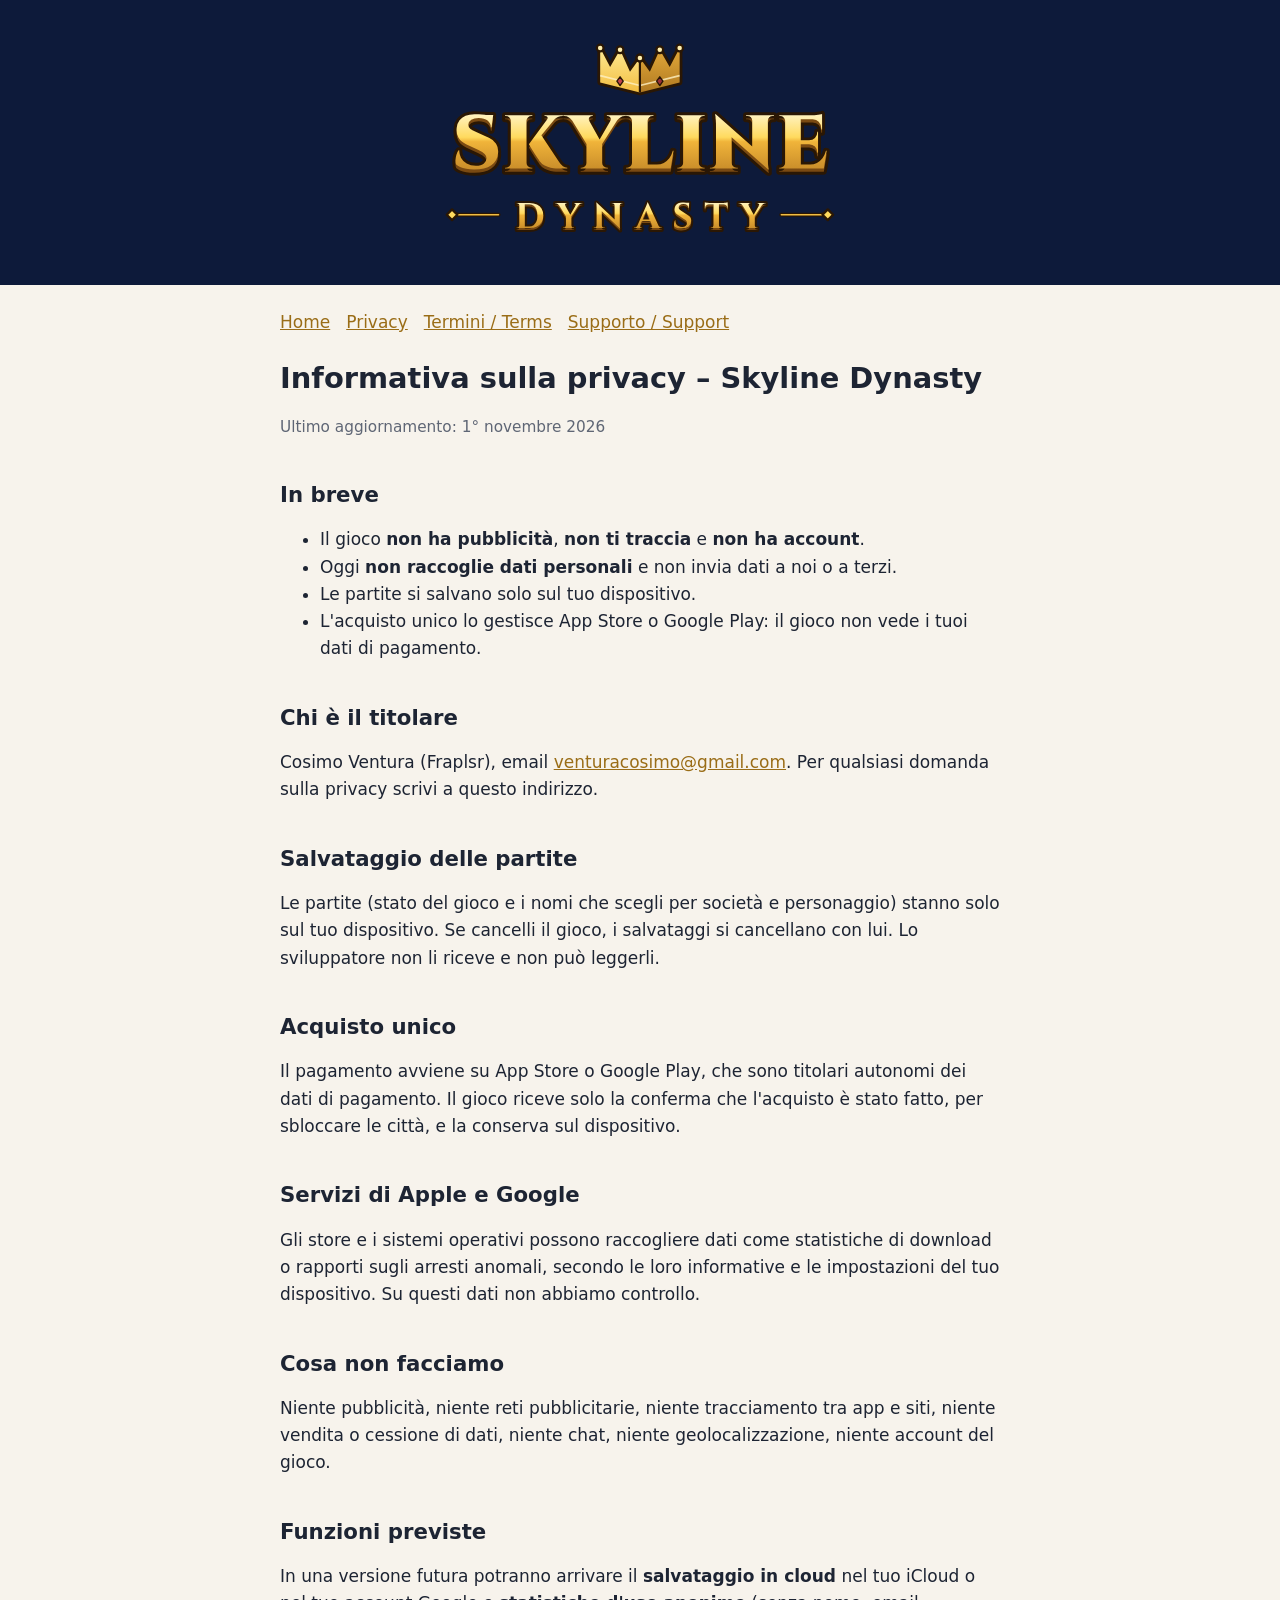
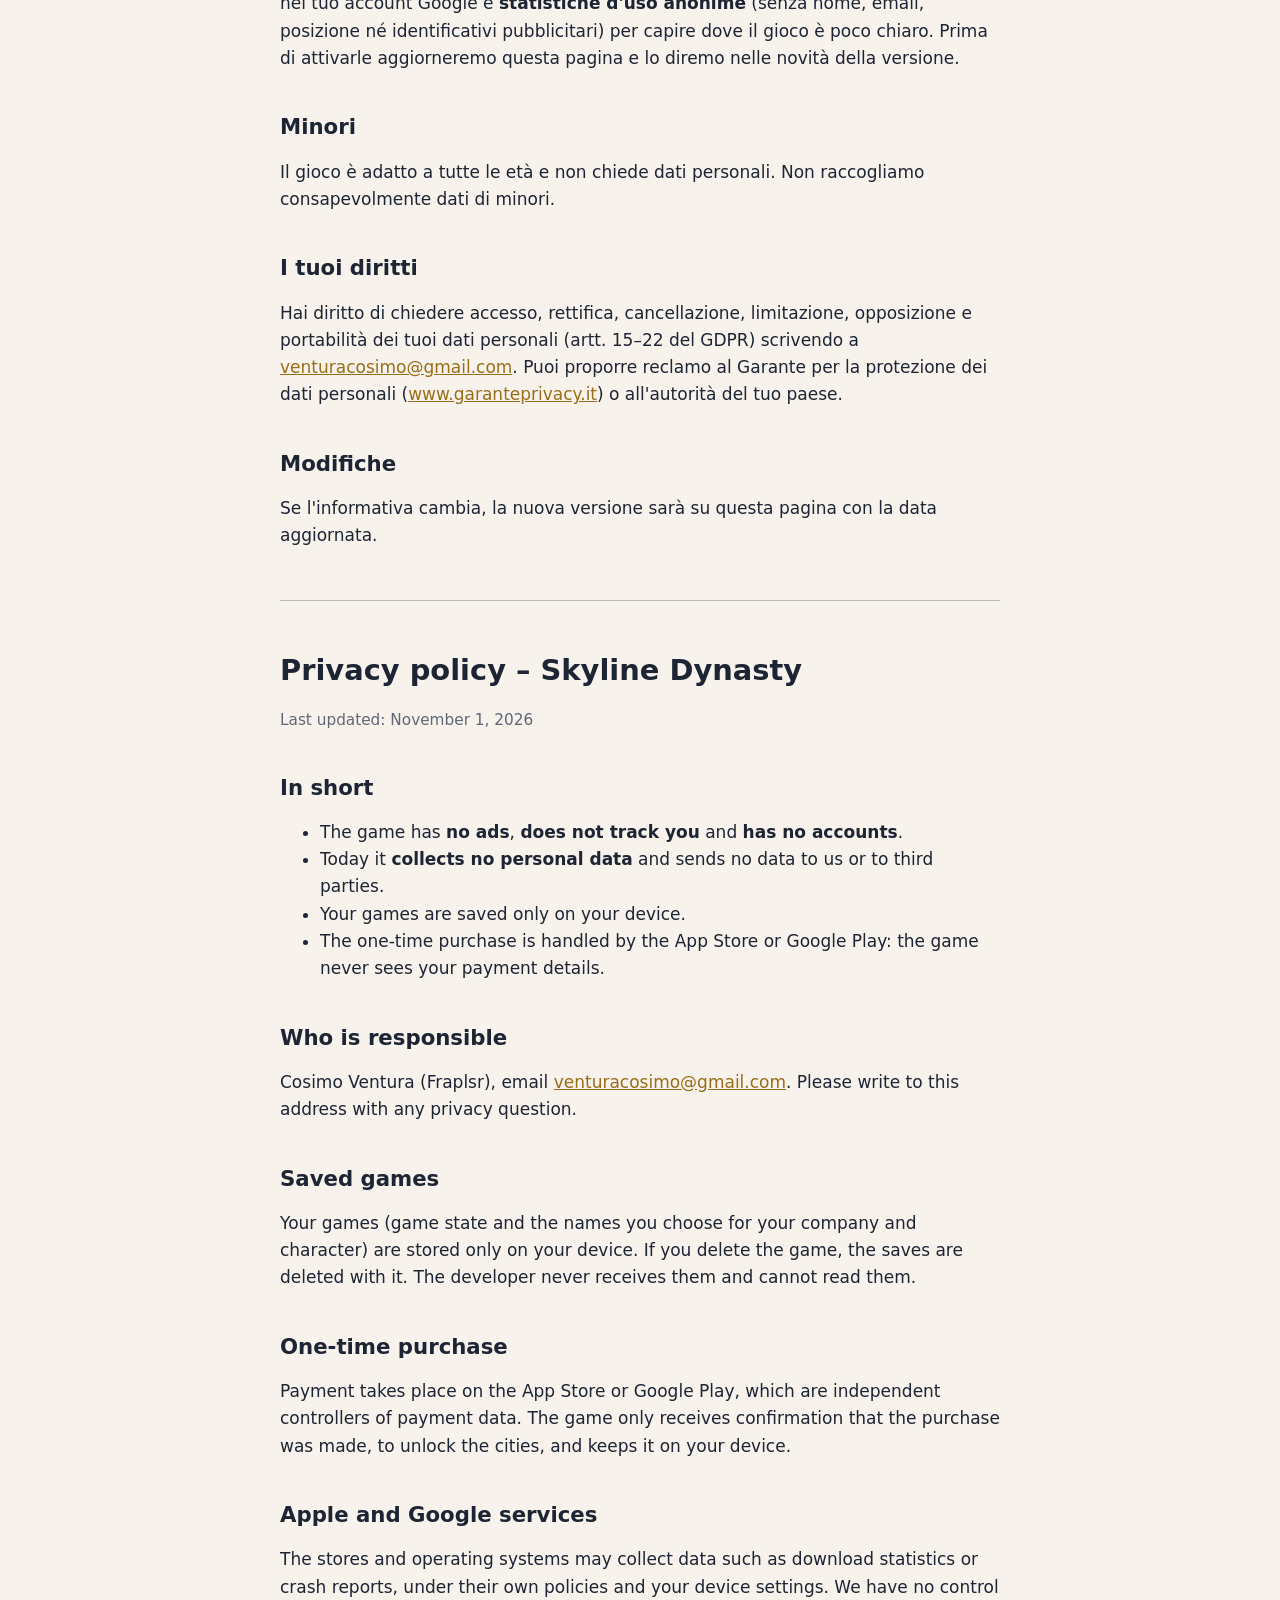
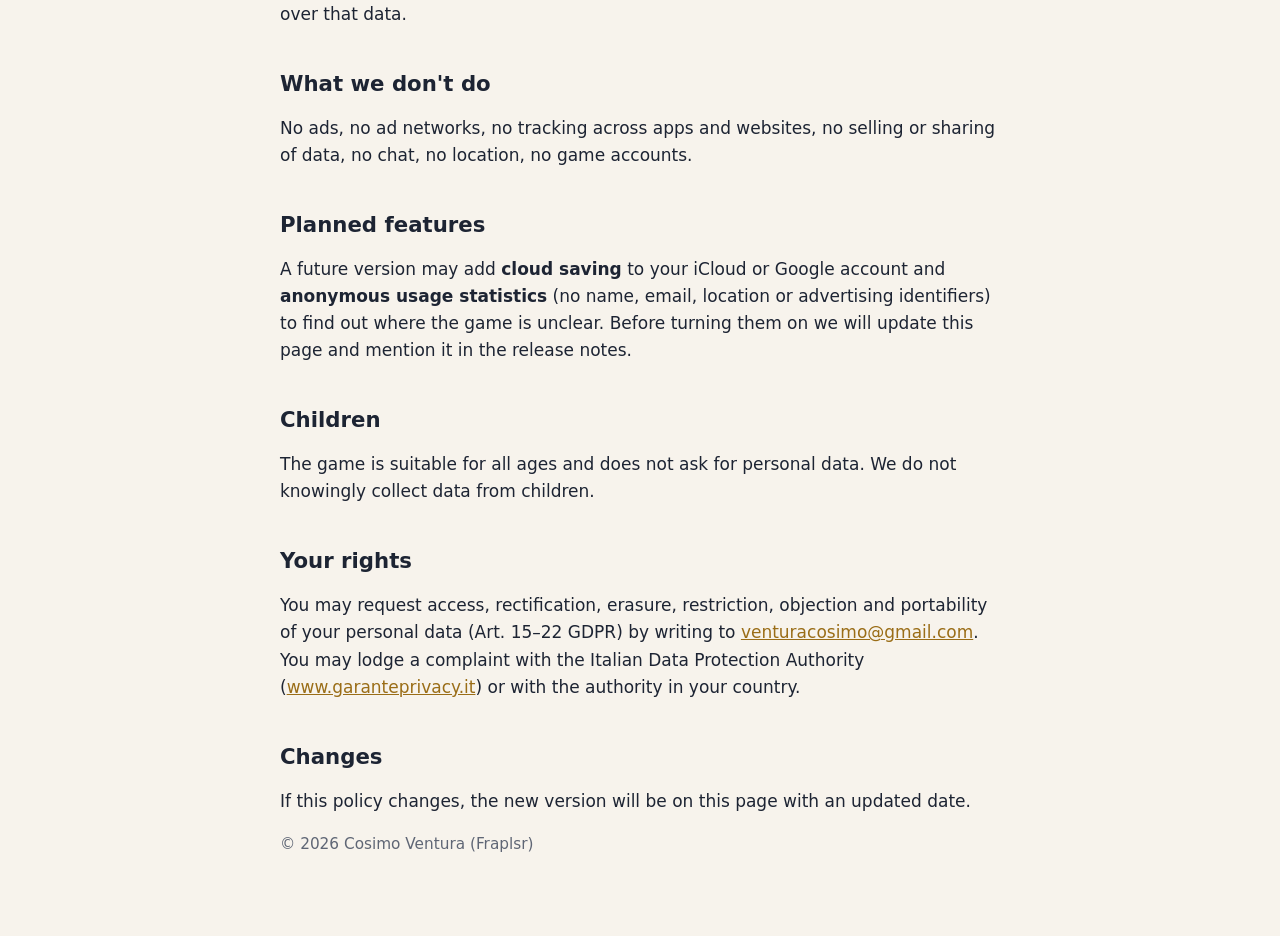
==== privacy.html @ ee1dc7d9 "Sito di Skyline Dynasty: presentazione, informativa sulla privacy, termini d'uso e supporto" ====
<!doctype html>
<html lang="it"><head><meta charset="utf-8"><meta name="viewport" content="width=device-width,initial-scale=1">
<title>Privacy – Skyline Dynasty</title><link rel="icon" href="/favicon.png"><link rel="stylesheet" href="/style.css"></head>
<body><header><a href="/"><img src="/logo.svg" alt="Skyline Dynasty"></a></header><main>
<nav><a href="/">Home</a><a href="/privacy.html">Privacy</a><a href="/termini.html">Termini / Terms</a><a href="/supporto.html">Supporto / Support</a></nav>
<h1>Informativa sulla privacy – Skyline Dynasty</h1>
<p class="muted">Ultimo aggiornamento: 1° novembre 2026</p>
<h2>In breve</h2>
<ul><li>Il gioco <strong>non ha pubblicità</strong>, <strong>non ti traccia</strong> e <strong>non ha account</strong>.</li><li>Oggi <strong>non raccoglie dati personali</strong> e non invia dati a noi o a terzi.</li><li>Le partite si salvano solo sul tuo dispositivo.</li><li>L'acquisto unico lo gestisce App Store o Google Play: il gioco non vede i tuoi dati di pagamento.</li></ul>
<h2>Chi è il titolare</h2>
<p>Cosimo Ventura (Fraplsr), email <a href="mailto:venturacosimo@gmail.com">venturacosimo@gmail.com</a>. Per qualsiasi domanda sulla privacy scrivi a questo indirizzo.</p>
<h2>Salvataggio delle partite</h2>
<p>Le partite (stato del gioco e i nomi che scegli per società e personaggio) stanno solo sul tuo dispositivo. Se cancelli il gioco, i salvataggi si cancellano con lui. Lo sviluppatore non li riceve e non può leggerli.</p>
<h2>Acquisto unico</h2>
<p>Il pagamento avviene su App Store o Google Play, che sono titolari autonomi dei dati di pagamento. Il gioco riceve solo la conferma che l'acquisto è stato fatto, per sbloccare le città, e la conserva sul dispositivo.</p>
<h2>Servizi di Apple e Google</h2>
<p>Gli store e i sistemi operativi possono raccogliere dati come statistiche di download o rapporti sugli arresti anomali, secondo le loro informative e le impostazioni del tuo dispositivo. Su questi dati non abbiamo controllo.</p>
<h2>Cosa non facciamo</h2>
<p>Niente pubblicità, niente reti pubblicitarie, niente tracciamento tra app e siti, niente vendita o cessione di dati, niente chat, niente geolocalizzazione, niente account del gioco.</p>
<h2>Funzioni previste</h2>
<p>In una versione futura potranno arrivare il <strong>salvataggio in cloud</strong> nel tuo iCloud o nel tuo account Google e <strong>statistiche d'uso anonime</strong> (senza nome, email, posizione né identificativi pubblicitari) per capire dove il gioco è poco chiaro. Prima di attivarle aggiorneremo questa pagina e lo diremo nelle novità della versione.</p>
<h2>Minori</h2>
<p>Il gioco è adatto a tutte le età e non chiede dati personali. Non raccogliamo consapevolmente dati di minori.</p>
<h2>I tuoi diritti</h2>
<p>Hai diritto di chiedere accesso, rettifica, cancellazione, limitazione, opposizione e portabilità dei tuoi dati personali (artt. 15–22 del GDPR) scrivendo a <a href="mailto:venturacosimo@gmail.com">venturacosimo@gmail.com</a>. Puoi proporre reclamo al Garante per la protezione dei dati personali (<a href="https://www.garanteprivacy.it">www.garanteprivacy.it</a>) o all'autorità del tuo paese.</p>
<h2>Modifiche</h2>
<p>Se l'informativa cambia, la nuova versione sarà su questa pagina con la data aggiornata.</p>
<hr>
<div lang="en">
<h1>Privacy policy – Skyline Dynasty</h1>
<p class="muted">Last updated: November 1, 2026</p>
<h2>In short</h2>
<ul><li>The game has <strong>no ads</strong>, <strong>does not track you</strong> and <strong>has no accounts</strong>.</li><li>Today it <strong>collects no personal data</strong> and sends no data to us or to third parties.</li><li>Your games are saved only on your device.</li><li>The one-time purchase is handled by the App Store or Google Play: the game never sees your payment details.</li></ul>
<h2>Who is responsible</h2>
<p>Cosimo Ventura (Fraplsr), email <a href="mailto:venturacosimo@gmail.com">venturacosimo@gmail.com</a>. Please write to this address with any privacy question.</p>
<h2>Saved games</h2>
<p>Your games (game state and the names you choose for your company and character) are stored only on your device. If you delete the game, the saves are deleted with it. The developer never receives them and cannot read them.</p>
<h2>One-time purchase</h2>
<p>Payment takes place on the App Store or Google Play, which are independent controllers of payment data. The game only receives confirmation that the purchase was made, to unlock the cities, and keeps it on your device.</p>
<h2>Apple and Google services</h2>
<p>The stores and operating systems may collect data such as download statistics or crash reports, under their own policies and your device settings. We have no control over that data.</p>
<h2>What we don't do</h2>
<p>No ads, no ad networks, no tracking across apps and websites, no selling or sharing of data, no chat, no location, no game accounts.</p>
<h2>Planned features</h2>
<p>A future version may add <strong>cloud saving</strong> to your iCloud or Google account and <strong>anonymous usage statistics</strong> (no name, email, location or advertising identifiers) to find out where the game is unclear. Before turning them on we will update this page and mention it in the release notes.</p>
<h2>Children</h2>
<p>The game is suitable for all ages and does not ask for personal data. We do not knowingly collect data from children.</p>
<h2>Your rights</h2>
<p>You may request access, rectification, erasure, restriction, objection and portability of your personal data (Art. 15–22 GDPR) by writing to <a href="mailto:venturacosimo@gmail.com">venturacosimo@gmail.com</a>. You may lodge a complaint with the Italian Data Protection Authority (<a href="https://www.garanteprivacy.it">www.garanteprivacy.it</a>) or with the authority in your country.</p>
<h2>Changes</h2>
<p>If this policy changes, the new version will be on this page with an updated date.</p>
</div>
<p class="muted">© 2026 Cosimo Ventura (Fraplsr)</p>
</main></body></html>
---- style.css ----
:root{--bg:#f7f3ec;--fg:#1d2433;--muted:#5f6675;--accent:#9a6d17;--head:#0d1a3a}
@media (prefers-color-scheme:dark){:root{--bg:#0d1a3a;--fg:#ece8e1;--muted:#a9b0c0;--accent:#f2c45a;--head:#08112a}}
body{margin:0;background:var(--bg);color:var(--fg);font:17px/1.6 -apple-system,system-ui,"Segoe UI",sans-serif}
header{background:var(--head);text-align:center;padding:28px 16px}header img{max-width:min(420px,80vw)}
main{max-width:720px;margin:0 auto;padding:24px 16px 64px}
h1,h2,h3{line-height:1.25}h1{font-size:1.7em}h2{font-size:1.25em;margin-top:2em}
a{color:var(--accent)}.muted{color:var(--muted);font-size:.9em}
nav{margin:0 0 24px}nav a{margin-right:16px;display:inline-block}
hr{border:0;border-top:1px solid var(--muted);opacity:.4;margin:3em 0}
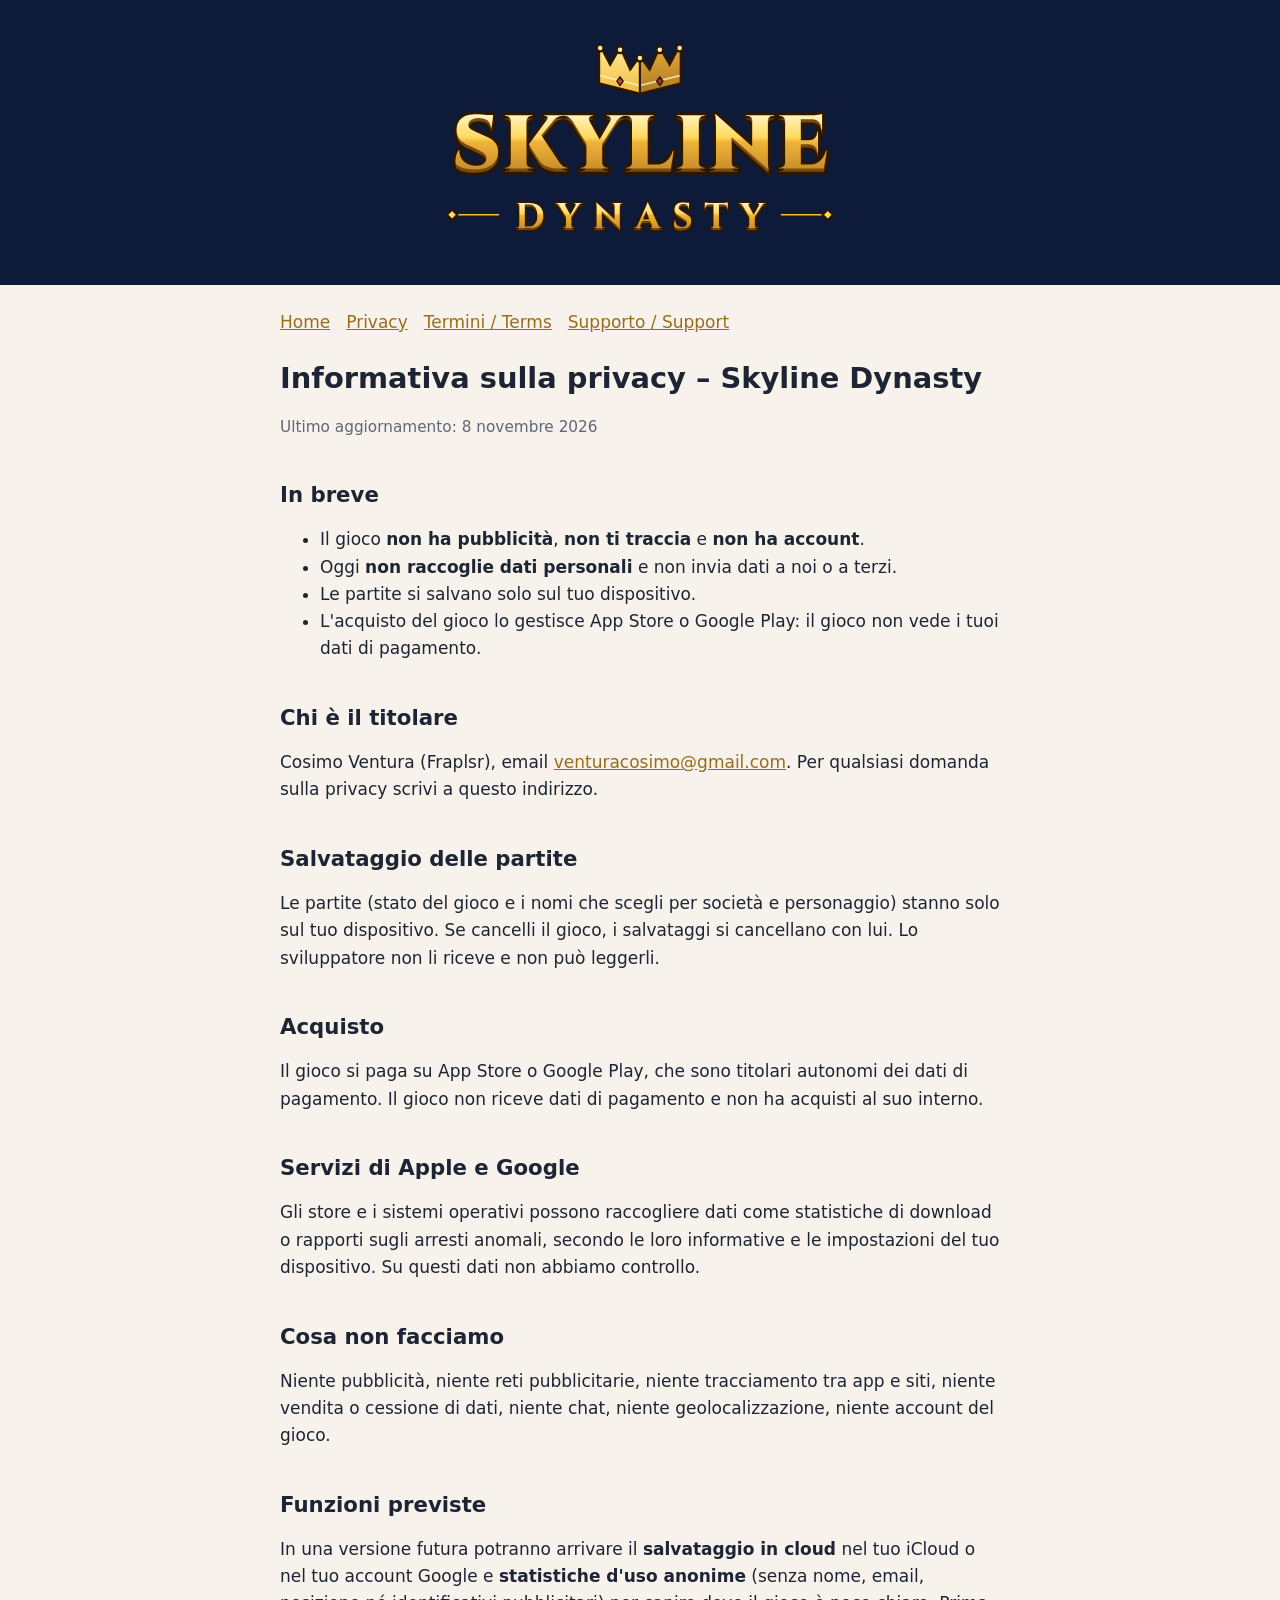
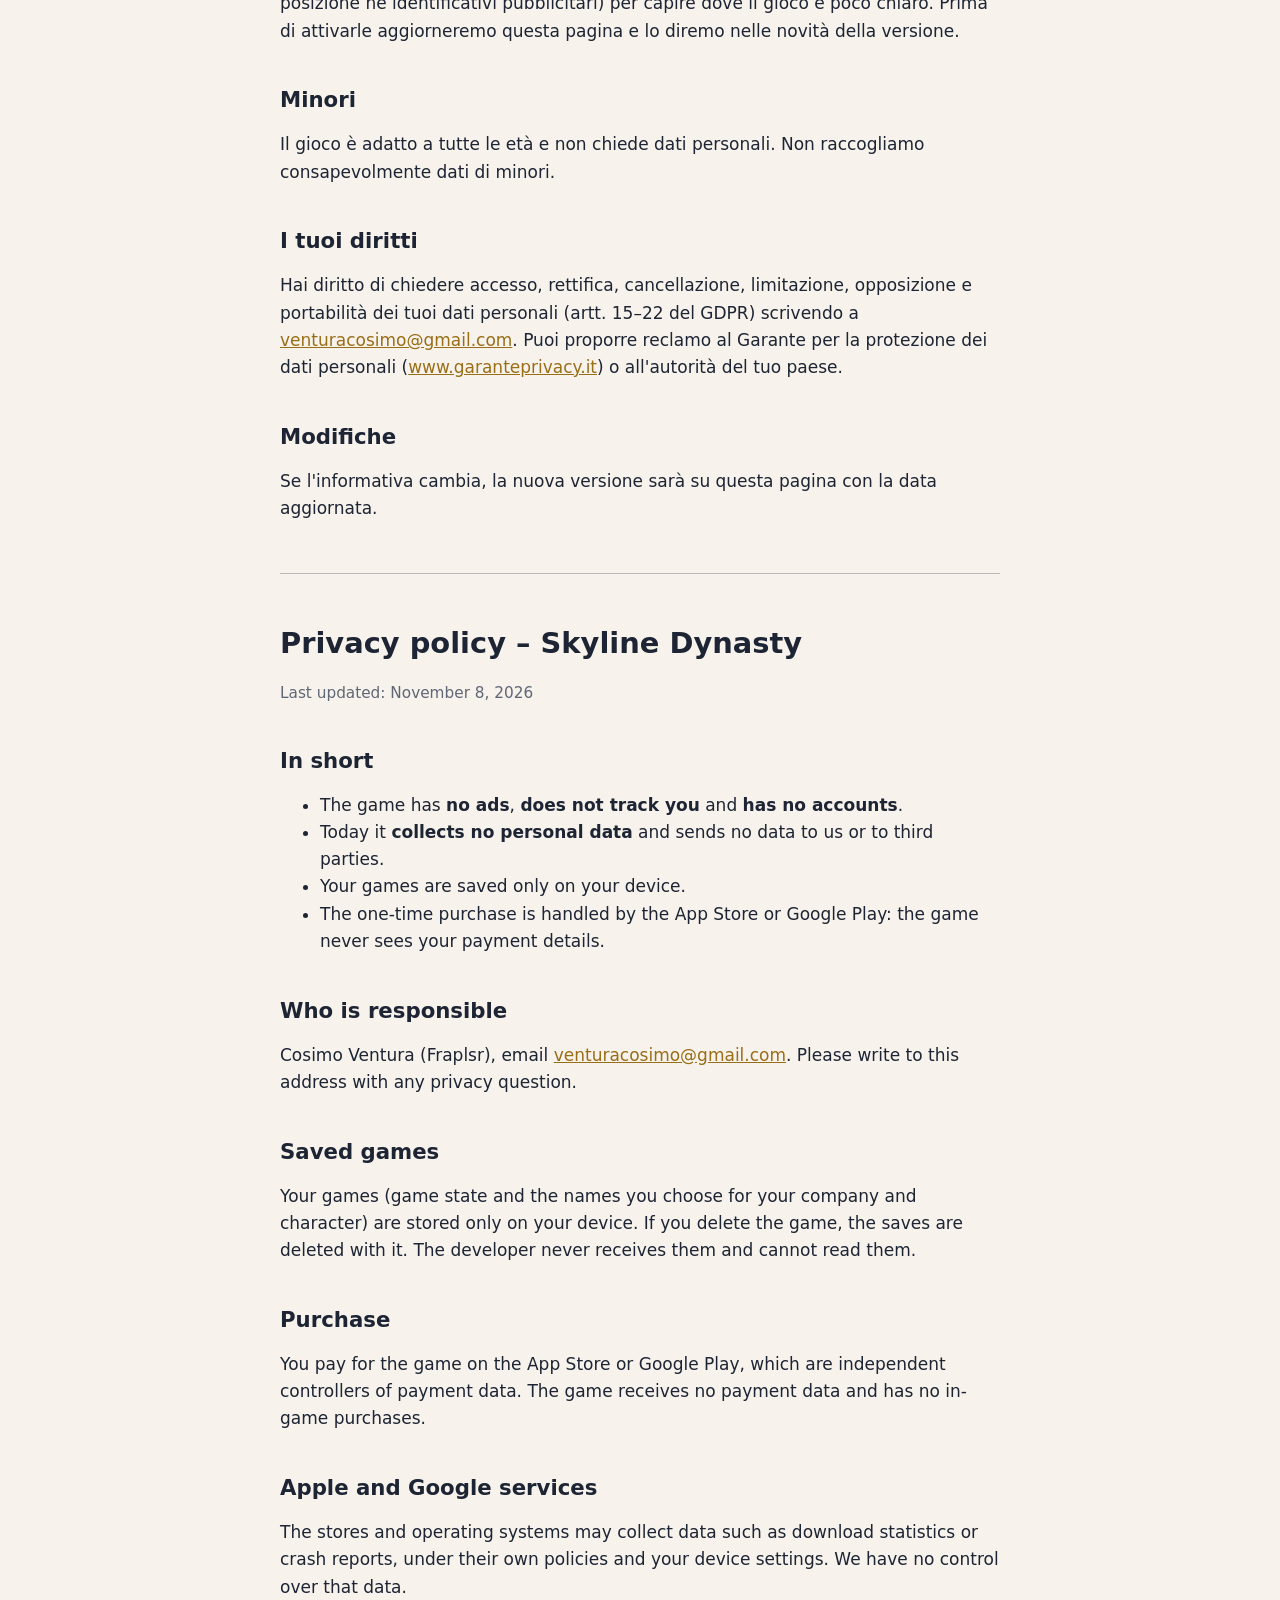
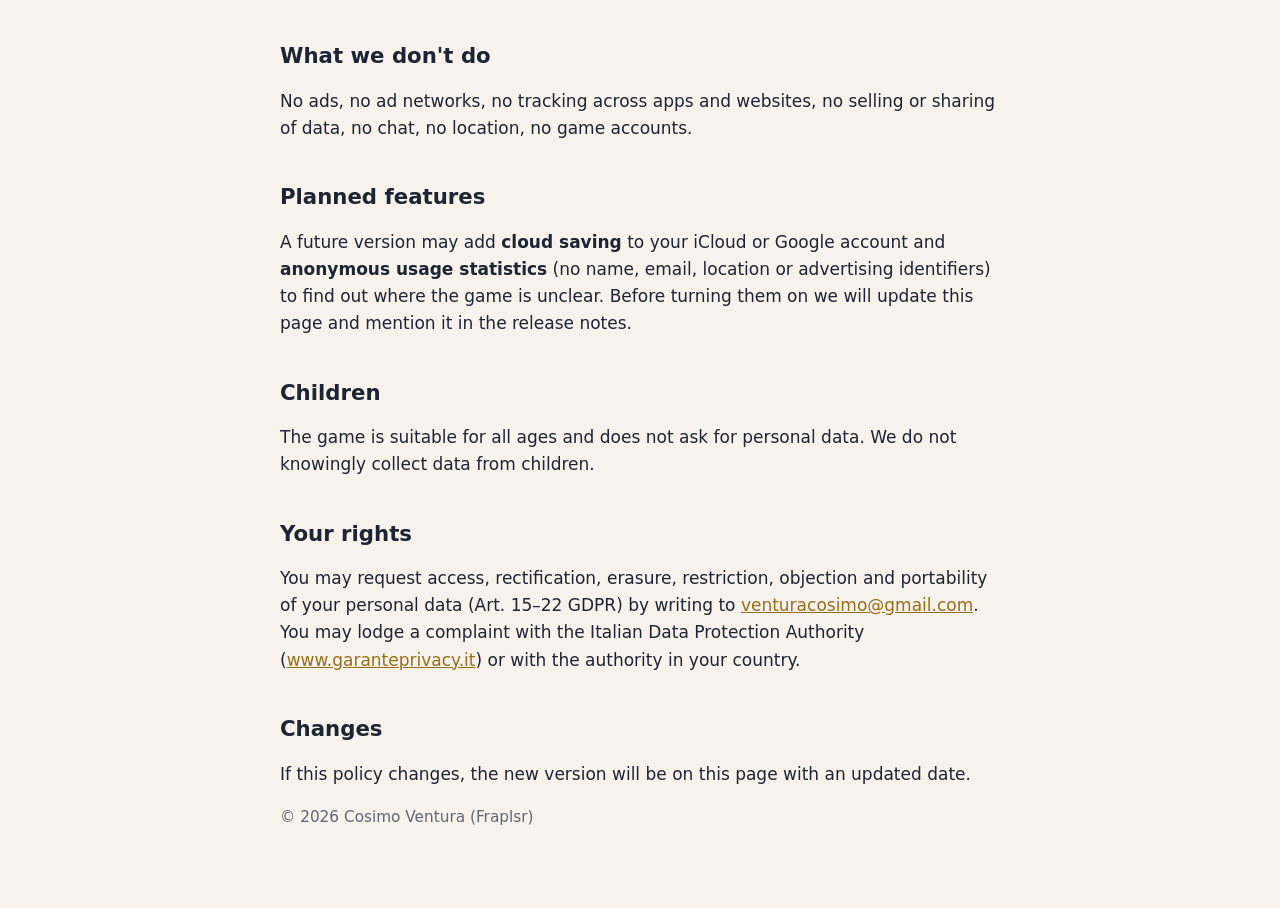
==== commit ec0ce8a6: "Termini, privacy e home: gioco a pagamento con tutte le città, niente acquisti nel gioco" ====
--- a/privacy.html
+++ b/privacy.html
@@ -4,15 +4,15 @@
 <body><header><a href="/"><img src="/logo.svg" alt="Skyline Dynasty"></a></header><main>
 <nav><a href="/">Home</a><a href="/privacy.html">Privacy</a><a href="/termini.html">Termini / Terms</a><a href="/supporto.html">Supporto / Support</a></nav>
 <h1>Informativa sulla privacy – Skyline Dynasty</h1>
-<p class="muted">Ultimo aggiornamento: 1° novembre 2026</p>
+<p class="muted">Ultimo aggiornamento: 8 novembre 2026</p>
 <h2>In breve</h2>
-<ul><li>Il gioco <strong>non ha pubblicità</strong>, <strong>non ti traccia</strong> e <strong>non ha account</strong>.</li><li>Oggi <strong>non raccoglie dati personali</strong> e non invia dati a noi o a terzi.</li><li>Le partite si salvano solo sul tuo dispositivo.</li><li>L'acquisto unico lo gestisce App Store o Google Play: il gioco non vede i tuoi dati di pagamento.</li></ul>
+<ul><li>Il gioco <strong>non ha pubblicità</strong>, <strong>non ti traccia</strong> e <strong>non ha account</strong>.</li><li>Oggi <strong>non raccoglie dati personali</strong> e non invia dati a noi o a terzi.</li><li>Le partite si salvano solo sul tuo dispositivo.</li><li>L'acquisto del gioco lo gestisce App Store o Google Play: il gioco non vede i tuoi dati di pagamento.</li></ul>
 <h2>Chi è il titolare</h2>
 <p>Cosimo Ventura (Fraplsr), email <a href="mailto:venturacosimo@gmail.com">venturacosimo@gmail.com</a>. Per qualsiasi domanda sulla privacy scrivi a questo indirizzo.</p>
 <h2>Salvataggio delle partite</h2>
 <p>Le partite (stato del gioco e i nomi che scegli per società e personaggio) stanno solo sul tuo dispositivo. Se cancelli il gioco, i salvataggi si cancellano con lui. Lo sviluppatore non li riceve e non può leggerli.</p>
-<h2>Acquisto unico</h2>
-<p>Il pagamento avviene su App Store o Google Play, che sono titolari autonomi dei dati di pagamento. Il gioco riceve solo la conferma che l'acquisto è stato fatto, per sbloccare le città, e la conserva sul dispositivo.</p>
+<h2>Acquisto</h2>
+<p>Il gioco si paga su App Store o Google Play, che sono titolari autonomi dei dati di pagamento. Il gioco non riceve dati di pagamento e non ha acquisti al suo interno.</p>
 <h2>Servizi di Apple e Google</h2>
 <p>Gli store e i sistemi operativi possono raccogliere dati come statistiche di download o rapporti sugli arresti anomali, secondo le loro informative e le impostazioni del tuo dispositivo. Su questi dati non abbiamo controllo.</p>
 <h2>Cosa non facciamo</h2>
@@ -28,15 +28,15 @@
 <hr>
 <div lang="en">
 <h1>Privacy policy – Skyline Dynasty</h1>
-<p class="muted">Last updated: November 1, 2026</p>
+<p class="muted">Last updated: November 8, 2026</p>
 <h2>In short</h2>
 <ul><li>The game has <strong>no ads</strong>, <strong>does not track you</strong> and <strong>has no accounts</strong>.</li><li>Today it <strong>collects no personal data</strong> and sends no data to us or to third parties.</li><li>Your games are saved only on your device.</li><li>The one-time purchase is handled by the App Store or Google Play: the game never sees your payment details.</li></ul>
 <h2>Who is responsible</h2>
 <p>Cosimo Ventura (Fraplsr), email <a href="mailto:venturacosimo@gmail.com">venturacosimo@gmail.com</a>. Please write to this address with any privacy question.</p>
 <h2>Saved games</h2>
 <p>Your games (game state and the names you choose for your company and character) are stored only on your device. If you delete the game, the saves are deleted with it. The developer never receives them and cannot read them.</p>
-<h2>One-time purchase</h2>
-<p>Payment takes place on the App Store or Google Play, which are independent controllers of payment data. The game only receives confirmation that the purchase was made, to unlock the cities, and keeps it on your device.</p>
+<h2>Purchase</h2>
+<p>You pay for the game on the App Store or Google Play, which are independent controllers of payment data. The game receives no payment data and has no in-game purchases.</p>
 <h2>Apple and Google services</h2>
 <p>The stores and operating systems may collect data such as download statistics or crash reports, under their own policies and your device settings. We have no control over that data.</p>
 <h2>What we don't do</h2>
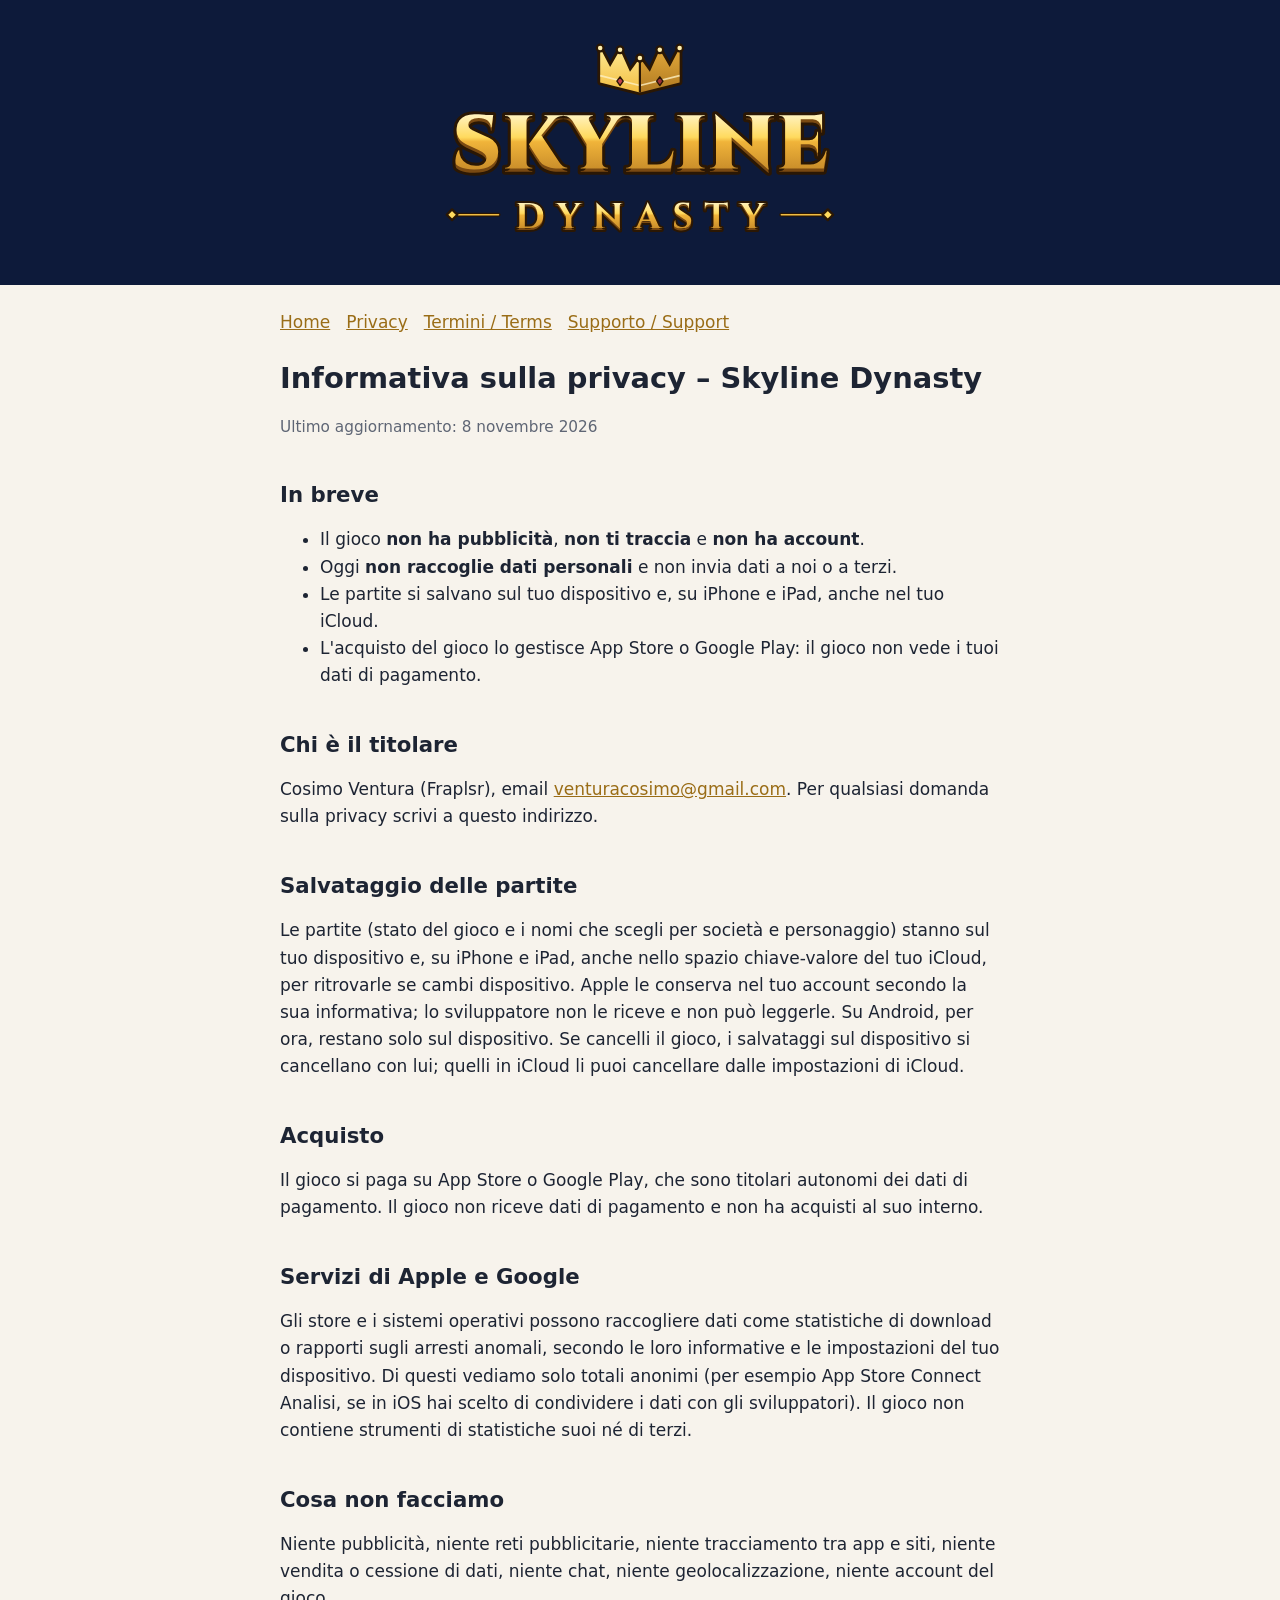
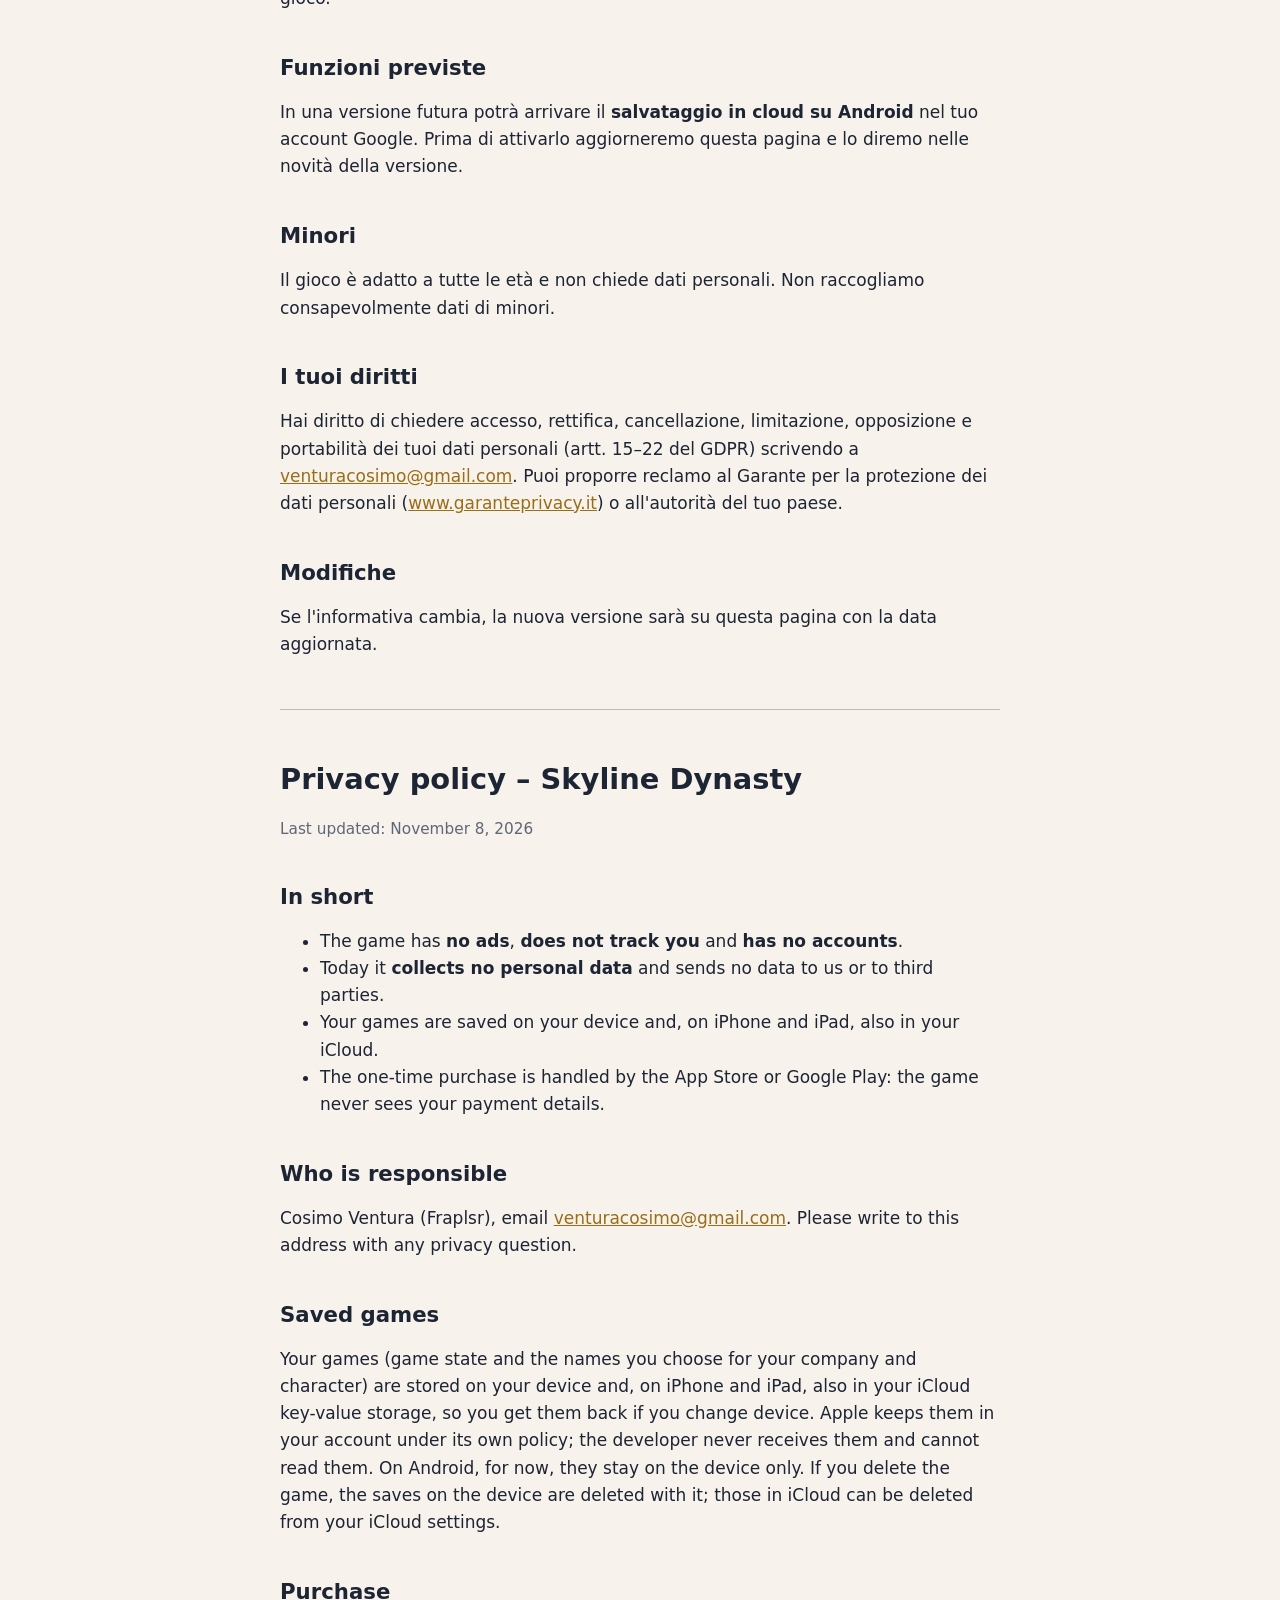
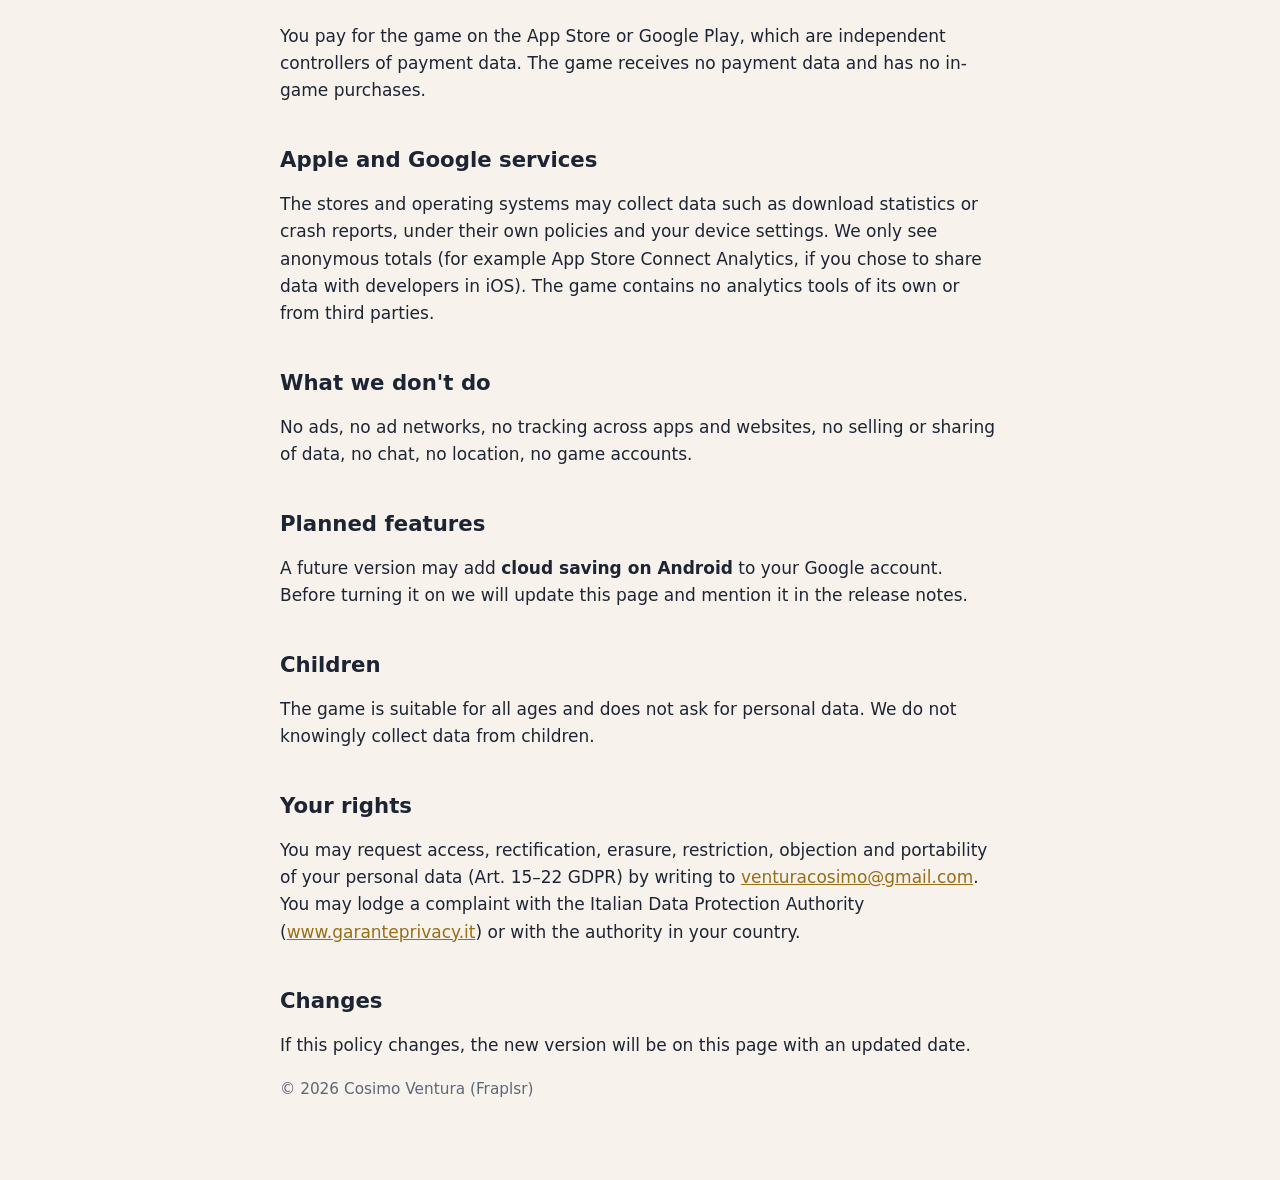
==== commit 6cad1c0c: "Privacy: salvataggio anche in iCloud su iPhone e iPad, nessuno strumento di statistiche (solo totali" ====
--- a/privacy.html
+++ b/privacy.html
@@ -6,19 +6,19 @@
 <h1>Informativa sulla privacy – Skyline Dynasty</h1>
 <p class="muted">Ultimo aggiornamento: 8 novembre 2026</p>
 <h2>In breve</h2>
-<ul><li>Il gioco <strong>non ha pubblicità</strong>, <strong>non ti traccia</strong> e <strong>non ha account</strong>.</li><li>Oggi <strong>non raccoglie dati personali</strong> e non invia dati a noi o a terzi.</li><li>Le partite si salvano solo sul tuo dispositivo.</li><li>L'acquisto del gioco lo gestisce App Store o Google Play: il gioco non vede i tuoi dati di pagamento.</li></ul>
+<ul><li>Il gioco <strong>non ha pubblicità</strong>, <strong>non ti traccia</strong> e <strong>non ha account</strong>.</li><li>Oggi <strong>non raccoglie dati personali</strong> e non invia dati a noi o a terzi.</li><li>Le partite si salvano sul tuo dispositivo e, su iPhone e iPad, anche nel tuo iCloud.</li><li>L'acquisto del gioco lo gestisce App Store o Google Play: il gioco non vede i tuoi dati di pagamento.</li></ul>
 <h2>Chi è il titolare</h2>
 <p>Cosimo Ventura (Fraplsr), email <a href="mailto:venturacosimo@gmail.com">venturacosimo@gmail.com</a>. Per qualsiasi domanda sulla privacy scrivi a questo indirizzo.</p>
 <h2>Salvataggio delle partite</h2>
-<p>Le partite (stato del gioco e i nomi che scegli per società e personaggio) stanno solo sul tuo dispositivo. Se cancelli il gioco, i salvataggi si cancellano con lui. Lo sviluppatore non li riceve e non può leggerli.</p>
+<p>Le partite (stato del gioco e i nomi che scegli per società e personaggio) stanno sul tuo dispositivo e, su iPhone e iPad, anche nello spazio chiave-valore del tuo iCloud, per ritrovarle se cambi dispositivo. Apple le conserva nel tuo account secondo la sua informativa; lo sviluppatore non le riceve e non può leggerle. Su Android, per ora, restano solo sul dispositivo. Se cancelli il gioco, i salvataggi sul dispositivo si cancellano con lui; quelli in iCloud li puoi cancellare dalle impostazioni di iCloud.</p>
 <h2>Acquisto</h2>
 <p>Il gioco si paga su App Store o Google Play, che sono titolari autonomi dei dati di pagamento. Il gioco non riceve dati di pagamento e non ha acquisti al suo interno.</p>
 <h2>Servizi di Apple e Google</h2>
-<p>Gli store e i sistemi operativi possono raccogliere dati come statistiche di download o rapporti sugli arresti anomali, secondo le loro informative e le impostazioni del tuo dispositivo. Su questi dati non abbiamo controllo.</p>
+<p>Gli store e i sistemi operativi possono raccogliere dati come statistiche di download o rapporti sugli arresti anomali, secondo le loro informative e le impostazioni del tuo dispositivo. Di questi vediamo solo totali anonimi (per esempio App Store Connect Analisi, se in iOS hai scelto di condividere i dati con gli sviluppatori). Il gioco non contiene strumenti di statistiche suoi né di terzi.</p>
 <h2>Cosa non facciamo</h2>
 <p>Niente pubblicità, niente reti pubblicitarie, niente tracciamento tra app e siti, niente vendita o cessione di dati, niente chat, niente geolocalizzazione, niente account del gioco.</p>
 <h2>Funzioni previste</h2>
-<p>In una versione futura potranno arrivare il <strong>salvataggio in cloud</strong> nel tuo iCloud o nel tuo account Google e <strong>statistiche d'uso anonime</strong> (senza nome, email, posizione né identificativi pubblicitari) per capire dove il gioco è poco chiaro. Prima di attivarle aggiorneremo questa pagina e lo diremo nelle novità della versione.</p>
+<p>In una versione futura potrà arrivare il <strong>salvataggio in cloud su Android</strong> nel tuo account Google. Prima di attivarlo aggiorneremo questa pagina e lo diremo nelle novità della versione.</p>
 <h2>Minori</h2>
 <p>Il gioco è adatto a tutte le età e non chiede dati personali. Non raccogliamo consapevolmente dati di minori.</p>
 <h2>I tuoi diritti</h2>
@@ -30,19 +30,19 @@
 <h1>Privacy policy – Skyline Dynasty</h1>
 <p class="muted">Last updated: November 8, 2026</p>
 <h2>In short</h2>
-<ul><li>The game has <strong>no ads</strong>, <strong>does not track you</strong> and <strong>has no accounts</strong>.</li><li>Today it <strong>collects no personal data</strong> and sends no data to us or to third parties.</li><li>Your games are saved only on your device.</li><li>The one-time purchase is handled by the App Store or Google Play: the game never sees your payment details.</li></ul>
+<ul><li>The game has <strong>no ads</strong>, <strong>does not track you</strong> and <strong>has no accounts</strong>.</li><li>Today it <strong>collects no personal data</strong> and sends no data to us or to third parties.</li><li>Your games are saved on your device and, on iPhone and iPad, also in your iCloud.</li><li>The one-time purchase is handled by the App Store or Google Play: the game never sees your payment details.</li></ul>
 <h2>Who is responsible</h2>
 <p>Cosimo Ventura (Fraplsr), email <a href="mailto:venturacosimo@gmail.com">venturacosimo@gmail.com</a>. Please write to this address with any privacy question.</p>
 <h2>Saved games</h2>
-<p>Your games (game state and the names you choose for your company and character) are stored only on your device. If you delete the game, the saves are deleted with it. The developer never receives them and cannot read them.</p>
+<p>Your games (game state and the names you choose for your company and character) are stored on your device and, on iPhone and iPad, also in your iCloud key-value storage, so you get them back if you change device. Apple keeps them in your account under its own policy; the developer never receives them and cannot read them. On Android, for now, they stay on the device only. If you delete the game, the saves on the device are deleted with it; those in iCloud can be deleted from your iCloud settings.</p>
 <h2>Purchase</h2>
 <p>You pay for the game on the App Store or Google Play, which are independent controllers of payment data. The game receives no payment data and has no in-game purchases.</p>
 <h2>Apple and Google services</h2>
-<p>The stores and operating systems may collect data such as download statistics or crash reports, under their own policies and your device settings. We have no control over that data.</p>
+<p>The stores and operating systems may collect data such as download statistics or crash reports, under their own policies and your device settings. We only see anonymous totals (for example App Store Connect Analytics, if you chose to share data with developers in iOS). The game contains no analytics tools of its own or from third parties.</p>
 <h2>What we don't do</h2>
 <p>No ads, no ad networks, no tracking across apps and websites, no selling or sharing of data, no chat, no location, no game accounts.</p>
 <h2>Planned features</h2>
-<p>A future version may add <strong>cloud saving</strong> to your iCloud or Google account and <strong>anonymous usage statistics</strong> (no name, email, location or advertising identifiers) to find out where the game is unclear. Before turning them on we will update this page and mention it in the release notes.</p>
+<p>A future version may add <strong>cloud saving on Android</strong> to your Google account. Before turning it on we will update this page and mention it in the release notes.</p>
 <h2>Children</h2>
 <p>The game is suitable for all ages and does not ask for personal data. We do not knowingly collect data from children.</p>
 <h2>Your rights</h2>
